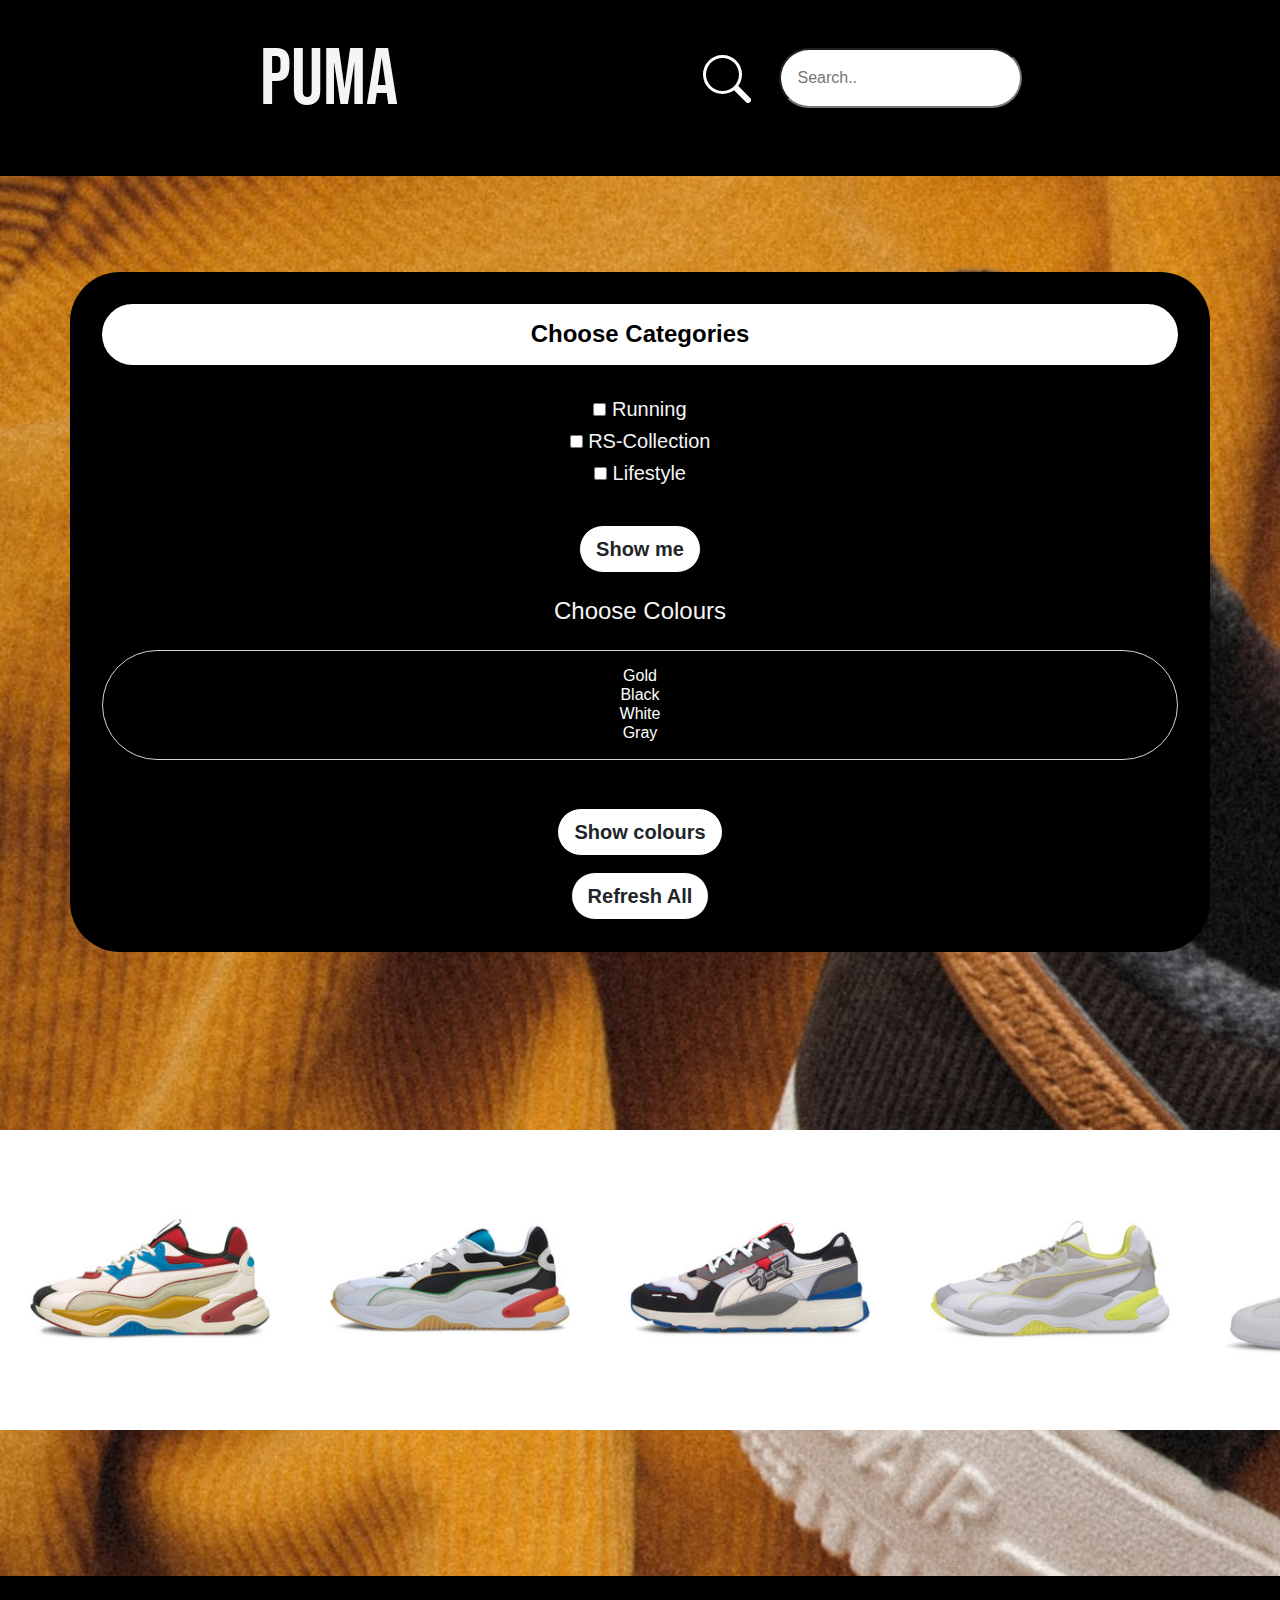
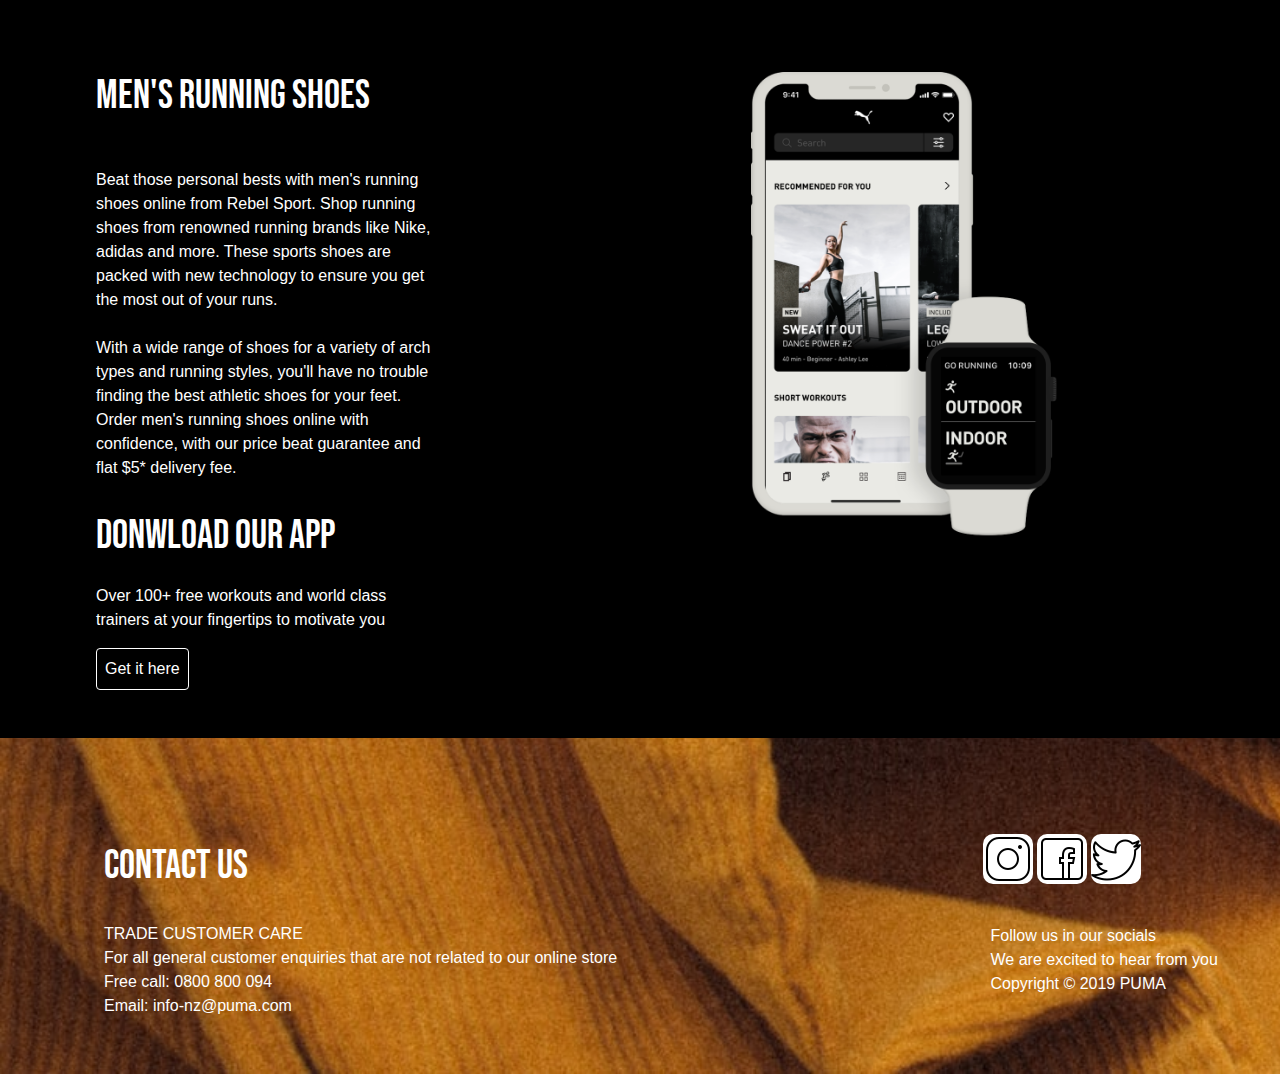
==== index.html @ 264c3c50 "first commit" ====
<!doctype html>
<html lang="en">
  <head>

    <link
      rel="stylesheet"
      href="https://cdnjs.cloudflare.com/ajax/libs/animate.css/4.1.1/animate.min.css"
    />
    <!-- Required meta tags -->
    <meta charset="utf-8">
    <meta name="viewport" content="width=device-width, initial-scale=1, shrink-to-fit=no">
    <link rel="stylesheet" href="https://unpkg.com/swiper/swiper-bundle.min.css">
    <link rel="stylesheet" href="css/style.css">
    <title></title>
  </head>
  <body>
    <main class="">

      <div class="bg-primary p-3 row clearfix">
        <div class="col-sm-12 col-lg-6 col-xl-6">
          <a href="index.html">
          <h1 class="pumaHeading text-light text-center">PUMA</h1>
          </a>
        </div>
          <div class="searchBar col-sm-12 col-lg-6 col-xl-6 ">
            <svg width="3em" height="3em" viewBox="0 0 16 16" class="ml-4 m-1 text-white bi bi-search" fill="currentColor" xmlns="http://www.w3.org/2000/svg">
              <path fill-rule="evenodd" d="M10.442 10.442a1 1 0 0 1 1.415 0l3.85 3.85a1 1 0 0 1-1.414 1.415l-3.85-3.85a1 1 0 0 1 0-1.415z"/>
              <path fill-rule="evenodd" d="M6.5 12a5.5 5.5 0 1 0 0-11 5.5 5.5 0 0 0 0 11zM13 6.5a6.5 6.5 0 1 1-13 0 6.5 6.5 0 0 1 13 0z"/>
            </svg>
             <input class="myInput m-2 p-2 rounded-pill" type="text" placeholder="Search.." name="search">

           </div>
      </div>


      <div class="row clearfix">

        <!-- Filter panel -->
        <div class="col-12 col-sm-12  col-lg-12">

        <!-- form input for filter - user's choice -->
        <form class="myForm my-5 text-center container bg-primary text-light p-3 h5" action="index.html" method="post">
          <h4 class="rounded-pill bg-secondary text-primary font-weight-bold p-2 mb-3 ">Choose Categories</h4>

          <input  id="running" type="checkbox" name="" value="checked">
          <label  for="running">Running</label> <br>

          <input class="" id="rsColl" type="checkbox" name="" value="checked">
          <label class="" for="rsColl">RS-Collection </label> <br>

          <input class="" id="lifeStyle" type="checkbox" name="" value="checked">
          <label class="" for="lifeStyle">Lifestyle</label> <br>


          <button id="showChoice" class="mt-3 rounded-pill btn btn-lg bg-white border border-primary h5 font-weight-bold" type="button" name="button">Show me</button>

          <!-- Colour filter -->
          <h4 class="text-light p-1 inputHeading">Choose Colours </h4>

          <select id="color" class="rounded-pill p-2 bg-primary text-center text-white form-control" name="" multiple>
            <option value="Gold">Gold</option>
            <option value="Black">Black</option>
            <option value="White">White</option>
            <option value="Gray">Gray</option>
          </select>

          <button id="showSelection" class="mt-4 rounded-pill btn btn-lg bg-white border border-primary my-2 h5 font-weight-bold" type="button" name="button">Show colours</button>

          <button id="refresh" class="mt-4 m-auto d-block rounded-pill btn btn-lg bg-white border border-primary my-2 h5 font-weight-bold" type="button" name="button">Refresh All</button>



        </form>


      </div><!--col-->

      <!-- Cards and modal column -->
      <div  class="container text-danger my-2 display-4">

      <!-- Result container -->
      <div id="result" class="row mx-auto clearfix ">
      </div>

       <!-- Modal -->
        <div class="modal fade" id="exampleModal" tabindex="-1" aria-labelledby="exampleModalLabel" aria-hidden="true">
          <div class="modal-dialog">
            <div class="modal-content">
              <div class="modal-header">
                <h5 class="modal-title text-primary" id="exampleModalLabel"></h5>
                <button type="button" class="close" data-dismiss="modal" aria-label="Close">
                  <span aria-hidden="true">&times;</span>
                </button>
              </div>
              <div id="imageShoe" class="modal-body">

              </div>
              <div id="showMorePhotos" class="modal-footer">
                <button type="button" class="btn btn-secondary" data-dismiss="modal">Close</button>

              </div>
            </div>
          </div>
        </div> <!--end of Modal-->



      </div> <!--col-->
    </div><!--row-->


    <div class="swiper-container">
      <div class="swiper-wrapper">
        <div class="swiper-slide" style="background-image:url(./images/collection-1.jpg)"></div>
        <div class="swiper-slide" style="background-image:url(./images/collection-2.jpg)"></div>
        <div class="swiper-slide" style="background-image:url(./images/collection-3.jpg)"></div>
        <div class="swiper-slide" style="background-image:url(./images/collection-4.jpg)"></div>
        <div class="swiper-slide" style="background-image:url(./images/lifeStyle-1.jpg)"></div>
        <div class="swiper-slide" style="background-image:url(./images/lifeStyle-2.jpg)"></div>
        <div class="swiper-slide" style="background-image:url(./images/lifeStyle-3.jpg)"></div>
        <div class="swiper-slide" style="background-image:url(./images/lifeStyle-4.jpg)"></div>
        <div class="swiper-slide" style="background-image:url(./images/running-1.jpg)"></div>
        <div class="swiper-slide" style="background-image:url(./images/running-2.jpg)"></div>
      </div>
      <!-- Add Pagination -->
      <div class="swiper-pagination"></div>
    </div>



    <div class="row clearfix my-5 bg-primary ">

      <div class="col-lg-6 col-col-xl-6 col-sm-12 row-two">
        <h1 class="pt-5 pl-5 text-white">MEN'S RUNNING SHOES</h1>
        <p class="myPara pt-3 pl-5 text-white">Beat those personal bests with men's running shoes online from Rebel Sport. Shop running shoes from renowned running brands like Nike, adidas and more. These sports shoes are packed with new technology to ensure you get the most out of your runs.
          <br><br>
          With a wide range of shoes for a variety of arch types and running styles, you'll have no trouble finding the best athletic shoes for your feet. Order men's running shoes online with confidence, with our price beat guarantee and flat $5* delivery fee.</p>

        <h1 class="pt-2 pl-5 text-white">Donwload our app</h1>
        <p class="myPara pt-1 pl-5 text-white">Over 100+ free workouts and world class trainers at your fingertips to motivate you</p>
        <a target="_blank" href="https://apps.apple.com/us/app/pumatrac-training-running/id698298978">
          <button type="button" class="p-1 ml-5 mb-4 btn btn-outline-secondary">Get it here</button>
        </a>
      </div>


      <div class="col-lg-6 col-col-xl-6 col-sm-12 row-one">
        <img class="rounded m-5 ml-5 phonePuma" src="images/phone-watch.eace0861.png" alt="">
      </div>
    </div>


    <div class="text-white my-3 row clearfix">
        <div class="col-9 col-lg-9 col-sm-9">
          <h1 class="p-1 ml-5 text-left">CONTACT US</h1>
          <p class="p-1 ml-5">
            TRADE CUSTOMER CARE
            <br>
            For all general customer enquiries that are not related to our online store
            <br>
            Free call: 0800 800 094
            <br>
            Email: info-nz@puma.com
          </p>
      </div>

      <div class="col-12 col-lg-3 col-sm-12 col-md-12">


        <a href="https://www.instagram.com/puma/?hl=es" target="_blank">
          <img class="myinsta mySocials" src="images/insta.png" alt="">
        </a>
        <a href="https://es-la.facebook.com/PUMA/" target="_blank">
          <img class="mySocials" src="images/face.png" alt="">
        </a>
        <a href="https://twitter.com/puma?lang=es" target="_blank">
          <img class="mySocials" src="images/twitter.png" alt="">
        </a>

        <p class="footer-text mt-3 p-1">
          Follow us in our socials
          <br>
          We are excited to hear from you
          <br>
          Copyright © 2019 PUMA
        </p>
    </div>







    </main>
    <!-- Optional JavaScript; choose one of the two! -->

    <!-- Option 1: jQuery and Bootstrap Bundle (includes Popper) -->
    <!-- <script
    src="https://code.jquery.com/jquery-3.5.1.min.js"
    integrity="sha256-9/aliU8dGd2tb6OSsuzixeV4y/faTqgFtohetphbbj0="
    crossorigin="anonymous"></script>
    <script src="https://cdn.jsdelivr.net/npm/bootstrap@4.5.3/dist/js/bootstrap.bundle.min.js" integrity="sha384-ho+j7jyWK8fNQe+A12Hb8AhRq26LrZ/JpcUGGOn+Y7RsweNrtN/tE3MoK7ZeZDyx" crossorigin="anonymous"></script>

    <script src="https://cdn.jsdelivr.net/npm/sweetalert2@10"></script>
    <script src="https://unpkg.com/swiper/swiper-bundle.min.js"></script> -->

    <!-- Option 2: jQuery, Popper.js, and Bootstrap JS -->
    <!-- <script src="https://code.jquery.com/jquery-3.5.1.slim.min.js" integrity="sha384-DfXdz2htPH0lsSSs5nCTpuj/zy4C+OGpamoFVy38MVBnE+IbbVYUew+OrCXaRkfj" crossorigin="anonymous"></script>
    <script src="https://cdn.jsdelivr.net/npm/popper.js@1.16.1/dist/umd/popper.min.js" integrity="sha384-9/reFTGAW83EW2RDu2S0VKaIzap3H66lZH81PoYlFhbGU+6BZp6G7niu735Sk7lN" crossorigin="anonymous"></script>
    <script src="https://cdn.jsdelivr.net/npm/bootstrap@4.5.3/dist/js/bootstrap.min.js" integrity="sha384-w1Q4orYjBQndcko6MimVbzY0tgp4pWB4lZ7lr30WKz0vr/aWKhXdBNmNb5D92v7s" crossorigin="anonymous"></script> -->


    <script src="https://code.jquery.com/jquery-3.5.1.slim.min.js" integrity="sha384-DfXdz2htPH0lsSSs5nCTpuj/zy4C+OGpamoFVy38MVBnE+IbbVYUew+OrCXaRkfj" crossorigin="anonymous"></script>
     <script src="https://cdn.jsdelivr.net/npm/popper.js@1.16.1/dist/umd/popper.min.js" integrity="sha384-9/reFTGAW83EW2RDu2S0VKaIzap3H66lZH81PoYlFhbGU+6BZp6G7niu735Sk7lN" crossorigin="anonymous"></script>
     <script src="https://cdn.jsdelivr.net/npm/bootstrap@4.5.3/dist/js/bootstrap.min.js" integrity="sha384-w1Q4orYjBQndcko6MimVbzY0tgp4pWB4lZ7lr30WKz0vr/aWKhXdBNmNb5D92v7s" crossorigin="anonymous"></script>
     <script src="https://unpkg.com/swiper/swiper-bundle.min.js"></script>
    <script src="js/script.js">

    </script>
  </body>
</html>
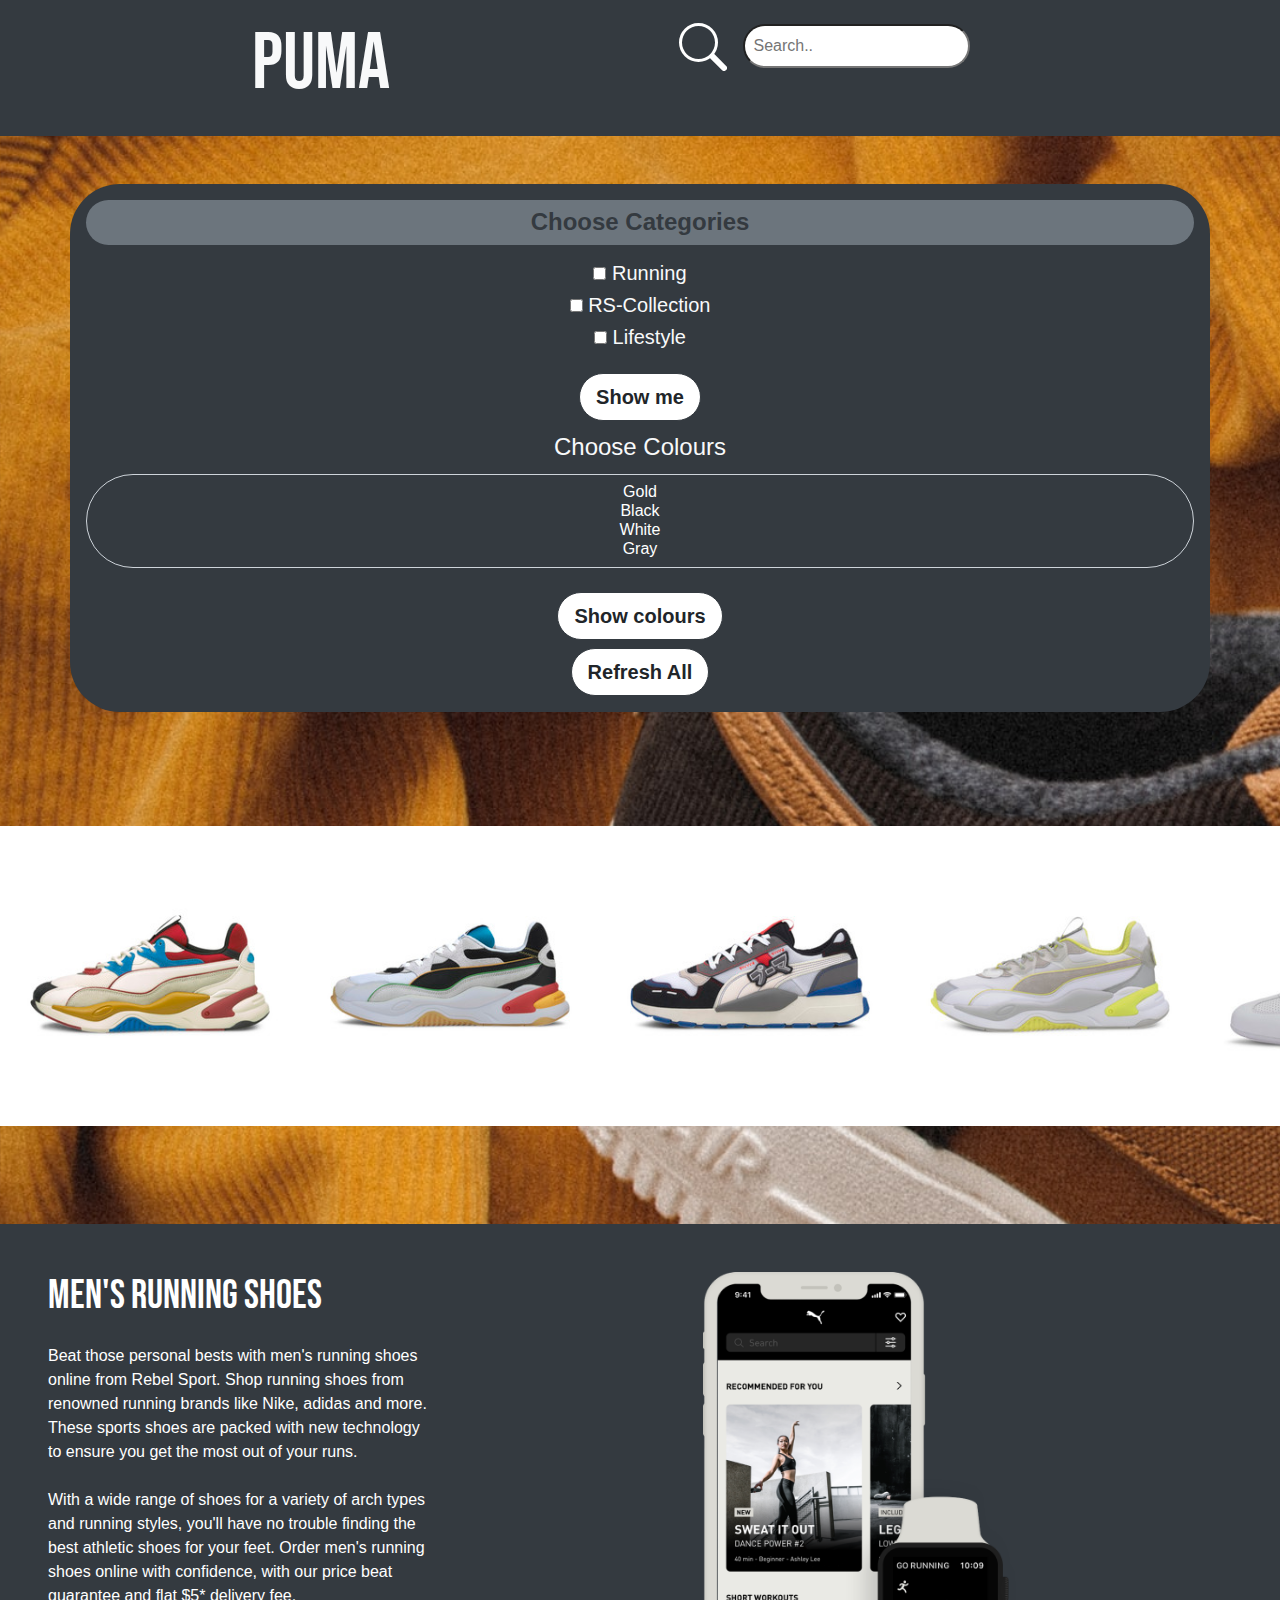
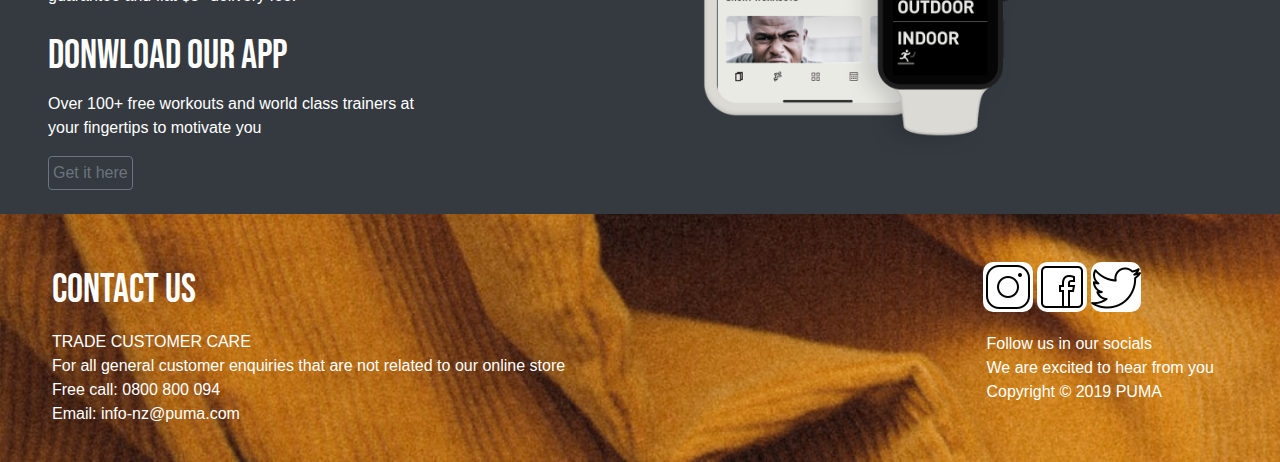
==== commit 6eb13257: "host" ====
--- a/index.html
+++ b/index.html
@@ -11,12 +11,14 @@
     <meta name="viewport" content="width=device-width, initial-scale=1, shrink-to-fit=no">
     <link rel="stylesheet" href="https://unpkg.com/swiper/swiper-bundle.min.css">
     <link rel="stylesheet" href="css/style.css">
+    <!-- bootstrap -->
+    <link rel="stylesheet" href="bootstrap-4.5.2-dist/css/bootstrap.min.css">
     <title></title>
   </head>
   <body>
     <main class="">
 
-      <div class="bg-primary p-3 row clearfix">
+      <div class="bg-dark p-3 row clearfix">
         <div class="col-sm-12 col-lg-6 col-xl-6">
           <a href="index.html">
           <h1 class="pumaHeading text-light text-center">PUMA</h1>
@@ -39,8 +41,8 @@
         <div class="col-12 col-sm-12  col-lg-12">
 
         <!-- form input for filter - user's choice -->
-        <form class="myForm my-5 text-center container bg-primary text-light p-3 h5" action="index.html" method="post">
-          <h4 class="rounded-pill bg-secondary text-primary font-weight-bold p-2 mb-3 ">Choose Categories</h4>
+        <form class="myForm my-5 text-center container bg-dark text-light p-3 h5" action="index.html" method="post">
+          <h4 class="rounded-pill bg-secondary text-dark font-weight-bold p-2 mb-3 ">Choose Categories</h4>
 
           <input  id="running" type="checkbox" name="" value="checked">
           <label  for="running">Running</label> <br>
@@ -52,21 +54,21 @@
           <label class="" for="lifeStyle">Lifestyle</label> <br>
 
 
-          <button id="showChoice" class="mt-3 rounded-pill btn btn-lg bg-white border border-primary h5 font-weight-bold" type="button" name="button">Show me</button>
+          <button id="showChoice" class="mt-3 rounded-pill btn btn-lg bg-white border border-dark h5 font-weight-bold" type="button" name="button">Show me</button>
 
           <!-- Colour filter -->
           <h4 class="text-light p-1 inputHeading">Choose Colours </h4>
 
-          <select id="color" class="rounded-pill p-2 bg-primary text-center text-white form-control" name="" multiple>
+          <select id="color" class="rounded-pill p-2 bg-dark text-center text-white form-control" name="" multiple>
             <option value="Gold">Gold</option>
             <option value="Black">Black</option>
             <option value="White">White</option>
             <option value="Gray">Gray</option>
           </select>
 
-          <button id="showSelection" class="mt-4 rounded-pill btn btn-lg bg-white border border-primary my-2 h5 font-weight-bold" type="button" name="button">Show colours</button>
-
-          <button id="refresh" class="mt-4 m-auto d-block rounded-pill btn btn-lg bg-white border border-primary my-2 h5 font-weight-bold" type="button" name="button">Refresh All</button>
+          <button id="showSelection" class="mt-4 rounded-pill btn btn-lg bg-white border border-dark my-2 h5 font-weight-bold" type="button" name="button">Show colours</button>
+
+          <button id="refresh" class="mt-4 m-auto d-block rounded-pill btn btn-lg bg-white border border-dark my-2 h5 font-weight-bold" type="button" name="button">Refresh All</button>
 
 
 
@@ -87,7 +89,7 @@
           <div class="modal-dialog">
             <div class="modal-content">
               <div class="modal-header">
-                <h5 class="modal-title text-primary" id="exampleModalLabel"></h5>
+                <h5 class="modal-title text-dark" id="exampleModalLabel"></h5>
                 <button type="button" class="close" data-dismiss="modal" aria-label="Close">
                   <span aria-hidden="true">&times;</span>
                 </button>
@@ -128,7 +130,7 @@
 
 
 
-    <div class="row clearfix my-5 bg-primary ">
+    <div class="row clearfix my-5 bg-dark ">
 
       <div class="col-lg-6 col-col-xl-6 col-sm-12 row-two">
         <h1 class="pt-5 pl-5 text-white">MEN'S RUNNING SHOES</h1>
@@ -193,28 +195,19 @@
 
 
     </main>
-    <!-- Optional JavaScript; choose one of the two! -->
-
-    <!-- Option 1: jQuery and Bootstrap Bundle (includes Popper) -->
-    <!-- <script
-    src="https://code.jquery.com/jquery-3.5.1.min.js"
-    integrity="sha256-9/aliU8dGd2tb6OSsuzixeV4y/faTqgFtohetphbbj0="
-    crossorigin="anonymous"></script>
-    <script src="https://cdn.jsdelivr.net/npm/bootstrap@4.5.3/dist/js/bootstrap.bundle.min.js" integrity="sha384-ho+j7jyWK8fNQe+A12Hb8AhRq26LrZ/JpcUGGOn+Y7RsweNrtN/tE3MoK7ZeZDyx" crossorigin="anonymous"></script>
-
-    <script src="https://cdn.jsdelivr.net/npm/sweetalert2@10"></script>
-    <script src="https://unpkg.com/swiper/swiper-bundle.min.js"></script> -->
-
-    <!-- Option 2: jQuery, Popper.js, and Bootstrap JS -->
-    <!-- <script src="https://code.jquery.com/jquery-3.5.1.slim.min.js" integrity="sha384-DfXdz2htPH0lsSSs5nCTpuj/zy4C+OGpamoFVy38MVBnE+IbbVYUew+OrCXaRkfj" crossorigin="anonymous"></script>
-    <script src="https://cdn.jsdelivr.net/npm/popper.js@1.16.1/dist/umd/popper.min.js" integrity="sha384-9/reFTGAW83EW2RDu2S0VKaIzap3H66lZH81PoYlFhbGU+6BZp6G7niu735Sk7lN" crossorigin="anonymous"></script>
-    <script src="https://cdn.jsdelivr.net/npm/bootstrap@4.5.3/dist/js/bootstrap.min.js" integrity="sha384-w1Q4orYjBQndcko6MimVbzY0tgp4pWB4lZ7lr30WKz0vr/aWKhXdBNmNb5D92v7s" crossorigin="anonymous"></script> -->
 
 
     <script src="https://code.jquery.com/jquery-3.5.1.slim.min.js" integrity="sha384-DfXdz2htPH0lsSSs5nCTpuj/zy4C+OGpamoFVy38MVBnE+IbbVYUew+OrCXaRkfj" crossorigin="anonymous"></script>
      <script src="https://cdn.jsdelivr.net/npm/popper.js@1.16.1/dist/umd/popper.min.js" integrity="sha384-9/reFTGAW83EW2RDu2S0VKaIzap3H66lZH81PoYlFhbGU+6BZp6G7niu735Sk7lN" crossorigin="anonymous"></script>
-     <script src="https://cdn.jsdelivr.net/npm/bootstrap@4.5.3/dist/js/bootstrap.min.js" integrity="sha384-w1Q4orYjBQndcko6MimVbzY0tgp4pWB4lZ7lr30WKz0vr/aWKhXdBNmNb5D92v7s" crossorigin="anonymous"></script>
+     <!-- <script src="https://cdn.jsdelivr.net/npm/bootstrap@4.5.3/dist/js/bootstrap.min.js" integrity="sha384-w1Q4orYjBQndcko6MimVbzY0tgp4pWB4lZ7lr30WKz0vr/aWKhXdBNmNb5D92v7s" crossorigin="anonymous"></script> -->
      <script src="https://unpkg.com/swiper/swiper-bundle.min.js"></script>
+
+     <!-- bootstrap -->
+   <script src="bootstrap-4.5.2-dist/js/bootstrap.min.js">
+
+   </script>
+
+
     <script src="js/script.js">
 
     </script>
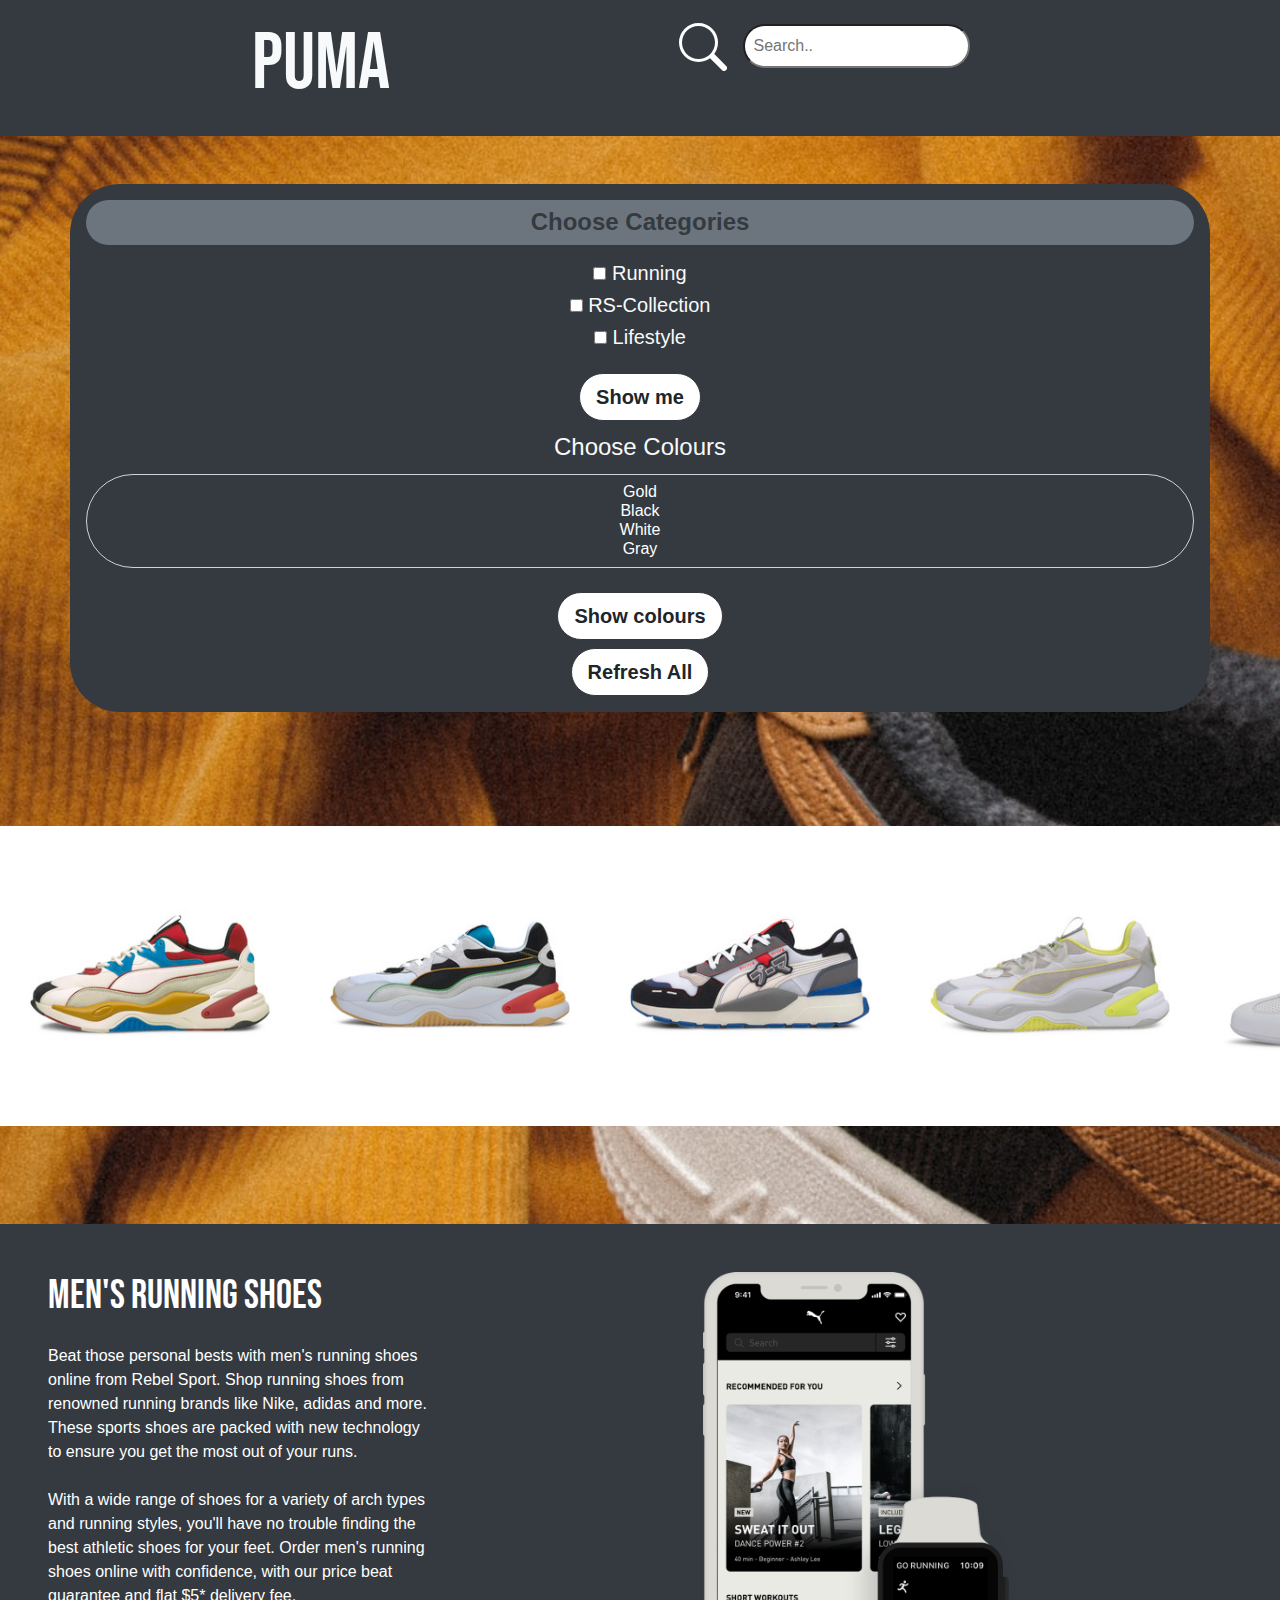
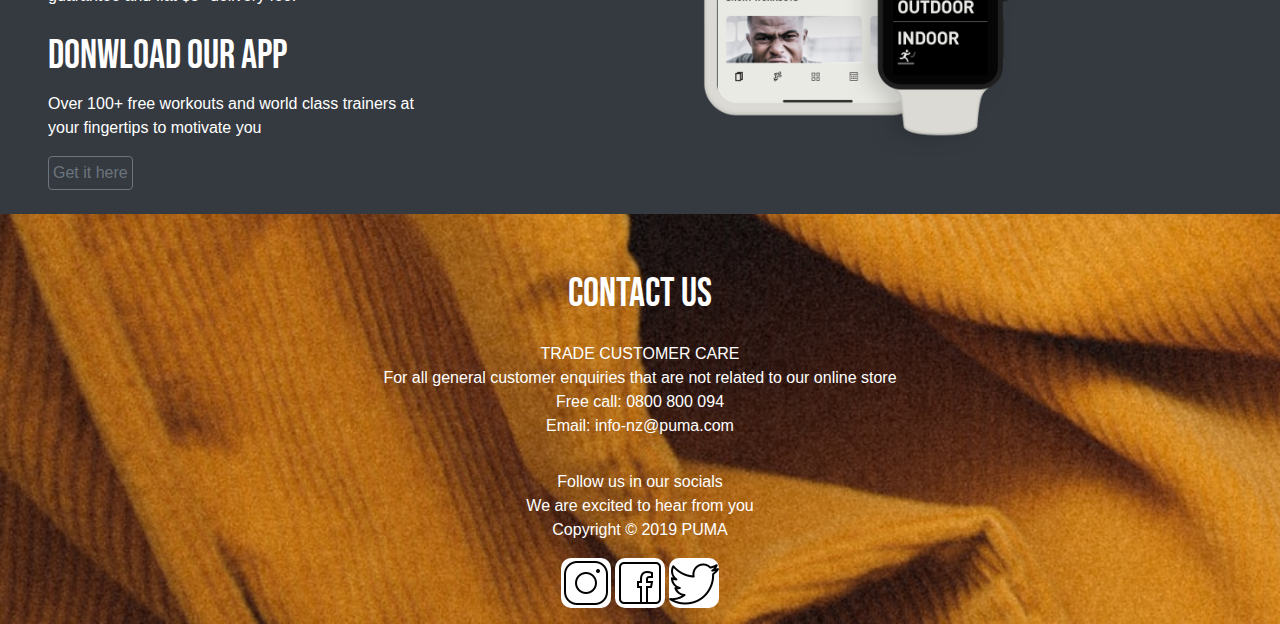
==== commit 2d4aae6f: "changes" ====
--- a/index.html
+++ b/index.html
@@ -152,10 +152,11 @@
     </div>
 
 
-    <div class="text-white my-3 row clearfix">
-        <div class="col-9 col-lg-9 col-sm-9">
-          <h1 class="p-1 ml-5 text-left">CONTACT US</h1>
-          <p class="p-1 ml-5">
+    <div class="text-white text-center my-3">
+
+        <div class="footer-one">
+          <h1 class="p-2 text-center">CONTACT US</h1>
+          <p class="p-2">
             TRADE CUSTOMER CARE
             <br>
             For all general customer enquiries that are not related to our online store
@@ -164,11 +165,17 @@
             <br>
             Email: info-nz@puma.com
           </p>
-      </div>
-
-      <div class="col-12 col-lg-3 col-sm-12 col-md-12">
-
-
+
+          <p class="pt-2">
+            Follow us in our socials
+            <br>
+            We are excited to hear from you
+            <br>
+            Copyright © 2019 PUMA
+          </p>
+      </div>
+
+      <div class="footer-two m-auto d-block">
         <a href="https://www.instagram.com/puma/?hl=es" target="_blank">
           <img class="myinsta mySocials" src="images/insta.png" alt="">
         </a>
@@ -179,17 +186,10 @@
           <img class="mySocials" src="images/twitter.png" alt="">
         </a>
 
-        <p class="footer-text mt-3 p-1">
-          Follow us in our socials
-          <br>
-          We are excited to hear from you
-          <br>
-          Copyright © 2019 PUMA
-        </p>
+        
+     </div> 
+
     </div>
-
-
-
 
 
 
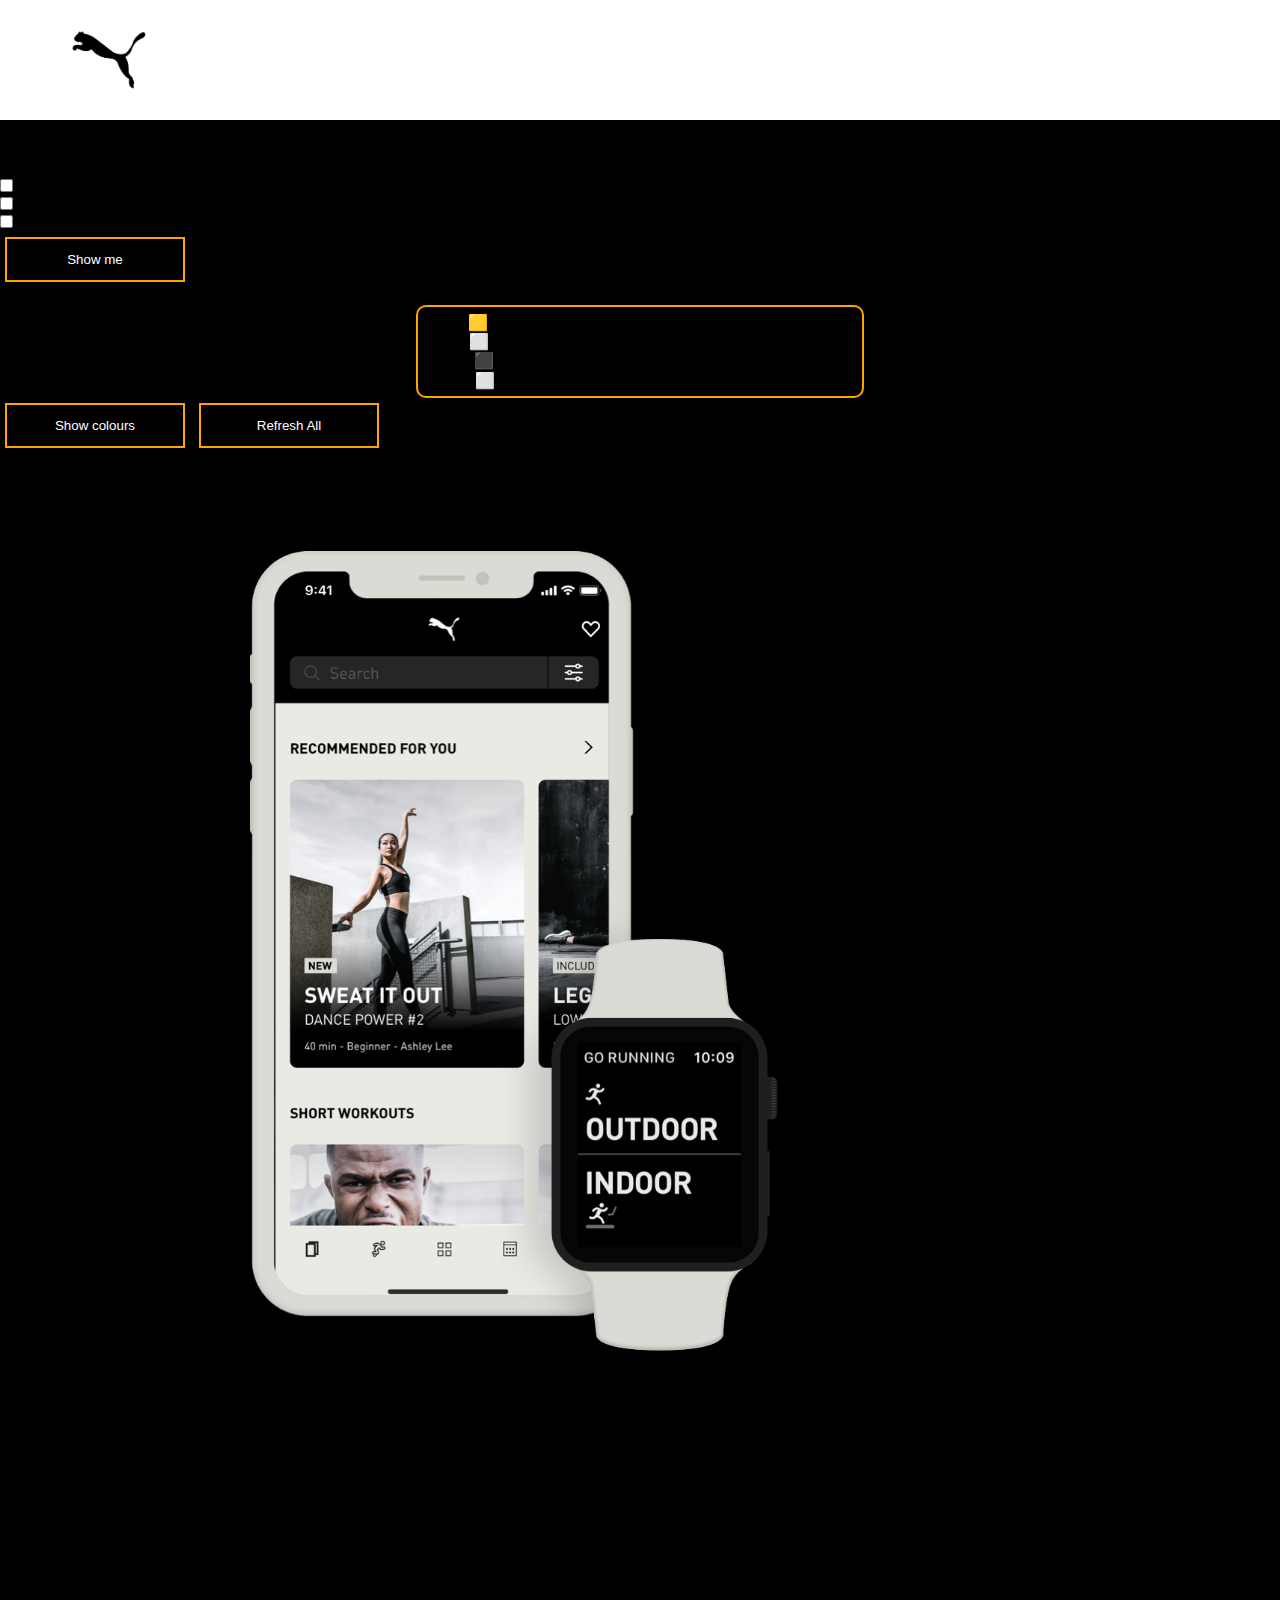
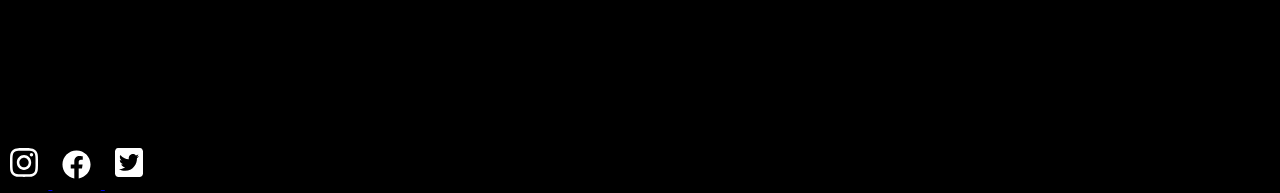
==== commit af4cd7d4: "puma update" ====
--- a/index.html
+++ b/index.html
@@ -1,159 +1,95 @@
 <!doctype html>
 <html lang="en">
   <head>
-
-    <link
-      rel="stylesheet"
-      href="https://cdnjs.cloudflare.com/ajax/libs/animate.css/4.1.1/animate.min.css"
-    />
-    <!-- Required meta tags -->
+    <link rel="stylesheet" href="https://cdnjs.cloudflare.com/ajax/libs/animate.css/4.1.1/animate.min.css"/>
     <meta charset="utf-8">
     <meta name="viewport" content="width=device-width, initial-scale=1, shrink-to-fit=no">
     <link rel="stylesheet" href="https://unpkg.com/swiper/swiper-bundle.min.css">
+    <link href="https://cdn.jsdelivr.net/npm/bootstrap@5.3.0-alpha3/dist/css/bootstrap.min.css" rel="stylesheet" integrity="sha384-KK94CHFLLe+nY2dmCWGMq91rCGa5gtU4mk92HdvYe+M/SXH301p5ILy+dN9+nJOZ" crossorigin="anonymous">
     <link rel="stylesheet" href="css/style.css">
-    <!-- bootstrap -->
-    <link rel="stylesheet" href="bootstrap-4.5.2-dist/css/bootstrap.min.css">
-    <title></title>
+    <title>PUMA COLLECTIONS</title>
   </head>
   <body>
-    <main class="">
+      <nav class="nav">
+        <li>
+          <a href="index.html">
+            <div class="logo-puma">
+            
+            </div>
+          </a>
+        </li>
+        <li class="caption">
+          <a href="">MAX EFFORT</a>
+        </li>
+      </nav>
+      <div class="row">
+        <!-- Filter panel -->
+        <div class="col-12 col-sm-12 col-md-4 col-lg-4 cl-xl-4">
+        <!-- form input for filter - user's choice -->
+          <form class="my-5 text-center container text-light p-3 h5" action="index.html" method="post">
+            <h4 class="text-white text-uppercase font-weight-bold p-2 mb-3 ">Choose Categories</h4>
 
-      <div class="bg-dark p-3 row clearfix">
-        <div class="col-sm-12 col-lg-6 col-xl-6">
-          <a href="index.html">
-          <h1 class="pumaHeading text-light text-center">PUMA</h1>
-          </a>
+            <input  id="running" type="checkbox" name="" value="checked">
+            <label  for="running">Running</label> <br>
+
+            <input class="" id="rsColl" type="checkbox" name="" value="checked">
+            <label class="" for="rsColl">RS-Collection </label> <br>
+
+            <input class="" id="lifeStyle" type="checkbox" name="" value="checked">
+            <label class="" for="lifeStyle">Lifestyle</label> <br>
+            <button id="showChoice" class="mt-4 rounded-pill mb-4 my-btns font-weight-bold" type="button" name="button">Show me</button>
+            <!-- Colour filter -->
+            <h4 class="text-light p-1 inputHeading">Choose Colours </h4>
+            <select id="color" class="my-4 p-2 text-center text-white form-size" name="" multiple>
+              <option value="Gold">Gold 🟨</option>
+              <option value="Gray">Gray ⬜</option>
+              <option value="Black">Black ⬛</option>
+              <option value="White">White ⬜</option>
+            </select>
+            <button id="showSelection" class="mt-4 rounded-pill my-btns my-2 font-weight-bold" type="button" name="button">Show colours</button>
+            <button id="refresh" class="mt-4 m-auto d-block rounded-pill my-btns my-2 font-weight-bold" type="button" name="button">Refresh All</button>
+          </form>
         </div>
-          <div class="searchBar col-sm-12 col-lg-6 col-xl-6 ">
-            <svg width="3em" height="3em" viewBox="0 0 16 16" class="ml-4 m-1 text-white bi bi-search" fill="currentColor" xmlns="http://www.w3.org/2000/svg">
-              <path fill-rule="evenodd" d="M10.442 10.442a1 1 0 0 1 1.415 0l3.85 3.85a1 1 0 0 1-1.414 1.415l-3.85-3.85a1 1 0 0 1 0-1.415z"/>
-              <path fill-rule="evenodd" d="M6.5 12a5.5 5.5 0 1 0 0-11 5.5 5.5 0 0 0 0 11zM13 6.5a6.5 6.5 0 1 1-13 0 6.5 6.5 0 0 1 13 0z"/>
-            </svg>
-             <input class="myInput m-2 p-2 rounded-pill" type="text" placeholder="Search.." name="search">
-
-           </div>
-      </div>
-
-
-      <div class="row clearfix">
-
-        <!-- Filter panel -->
-        <div class="col-12 col-sm-12  col-lg-12">
-
-        <!-- form input for filter - user's choice -->
-        <form class="myForm my-5 text-center container bg-dark text-light p-3 h5" action="index.html" method="post">
-          <h4 class="rounded-pill bg-secondary text-dark font-weight-bold p-2 mb-3 ">Choose Categories</h4>
-
-          <input  id="running" type="checkbox" name="" value="checked">
-          <label  for="running">Running</label> <br>
-
-          <input class="" id="rsColl" type="checkbox" name="" value="checked">
-          <label class="" for="rsColl">RS-Collection </label> <br>
-
-          <input class="" id="lifeStyle" type="checkbox" name="" value="checked">
-          <label class="" for="lifeStyle">Lifestyle</label> <br>
-
-
-          <button id="showChoice" class="mt-3 rounded-pill btn btn-lg bg-white border border-dark h5 font-weight-bold" type="button" name="button">Show me</button>
-
-          <!-- Colour filter -->
-          <h4 class="text-light p-1 inputHeading">Choose Colours </h4>
-
-          <select id="color" class="rounded-pill p-2 bg-dark text-center text-white form-control" name="" multiple>
-            <option value="Gold">Gold</option>
-            <option value="Black">Black</option>
-            <option value="White">White</option>
-            <option value="Gray">Gray</option>
-          </select>
-
-          <button id="showSelection" class="mt-4 rounded-pill btn btn-lg bg-white border border-dark my-2 h5 font-weight-bold" type="button" name="button">Show colours</button>
-
-          <button id="refresh" class="mt-4 m-auto d-block rounded-pill btn btn-lg bg-white border border-dark my-2 h5 font-weight-bold" type="button" name="button">Refresh All</button>
-
-
-
-        </form>
-
-
-      </div><!--col-->
-
       <!-- Cards and modal column -->
-      <div  class="container text-danger my-2 display-4">
-
+      <div class="col-12 col-sm-12 col-md-8 col-lg-8 cl-xl-8 text-danger my-5 start">
       <!-- Result container -->
-      <div id="result" class="row mx-auto clearfix ">
-      </div>
-
+      <div id="result" class="row mx-auto"></div>
        <!-- Modal -->
         <div class="modal fade" id="exampleModal" tabindex="-1" aria-labelledby="exampleModalLabel" aria-hidden="true">
           <div class="modal-dialog">
             <div class="modal-content">
               <div class="modal-header">
                 <h5 class="modal-title text-dark" id="exampleModalLabel"></h5>
-                <button type="button" class="close" data-dismiss="modal" aria-label="Close">
+                <!-- <button type="button" class="close" data-dismiss="modal" aria-label="Close">
                   <span aria-hidden="true">&times;</span>
-                </button>
+                </button> -->
               </div>
               <div id="imageShoe" class="modal-body">
-
               </div>
               <div id="showMorePhotos" class="modal-footer">
                 <button type="button" class="btn btn-secondary" data-dismiss="modal">Close</button>
-
               </div>
             </div>
           </div>
         </div> <!--end of Modal-->
-
-
-
       </div> <!--col-->
     </div><!--row-->
-
-
-    <div class="swiper-container">
-      <div class="swiper-wrapper">
-        <div class="swiper-slide" style="background-image:url(./images/collection-1.jpg)"></div>
-        <div class="swiper-slide" style="background-image:url(./images/collection-2.jpg)"></div>
-        <div class="swiper-slide" style="background-image:url(./images/collection-3.jpg)"></div>
-        <div class="swiper-slide" style="background-image:url(./images/collection-4.jpg)"></div>
-        <div class="swiper-slide" style="background-image:url(./images/lifeStyle-1.jpg)"></div>
-        <div class="swiper-slide" style="background-image:url(./images/lifeStyle-2.jpg)"></div>
-        <div class="swiper-slide" style="background-image:url(./images/lifeStyle-3.jpg)"></div>
-        <div class="swiper-slide" style="background-image:url(./images/lifeStyle-4.jpg)"></div>
-        <div class="swiper-slide" style="background-image:url(./images/running-1.jpg)"></div>
-        <div class="swiper-slide" style="background-image:url(./images/running-2.jpg)"></div>
+    <div class="row my-5 bg-dark ">
+      <div class="col-12 col-sm-12 col-md-6 col-lg-5 col-xl-5">
+        <img class="phonePuma" src="images/phone-watch.eace0861.png" alt="">
       </div>
-      <!-- Add Pagination -->
-      <div class="swiper-pagination"></div>
-    </div>
-
-
-
-    <div class="row clearfix my-5 bg-dark ">
-
-      <div class="col-lg-6 col-col-xl-6 col-sm-12 row-two">
-        <h1 class="pt-5 pl-5 text-white">MEN'S RUNNING SHOES</h1>
-        <p class="myPara pt-3 pl-5 text-white">Beat those personal bests with men's running shoes online from Rebel Sport. Shop running shoes from renowned running brands like Nike, adidas and more. These sports shoes are packed with new technology to ensure you get the most out of your runs.
+      <div class="app-info col-12 col-sm-12 col-md-6 col-lg-7 col-xl-7 p-5">
+        <h1 class="pt-4 text-white">RUNNING SHOES MEN</h1>
+        <p class="myPara pt-3 text-white">Beat those personal bests with men's running shoes online from Rebel Sport. 
+          <br>
+          Shop running shoes from renowned running brands like Nike, adidas and more. 
+          <br>
+          These sports shoes are packed with new technology to ensure you get the most out of your runs.
           <br><br>
           With a wide range of shoes for a variety of arch types and running styles, you'll have no trouble finding the best athletic shoes for your feet. Order men's running shoes online with confidence, with our price beat guarantee and flat $5* delivery fee.</p>
-
-        <h1 class="pt-2 pl-5 text-white">Donwload our app</h1>
-        <p class="myPara pt-1 pl-5 text-white">Over 100+ free workouts and world class trainers at your fingertips to motivate you</p>
-        <a target="_blank" href="https://apps.apple.com/us/app/pumatrac-training-running/id698298978">
-          <button type="button" class="p-1 ml-5 mb-4 btn btn-outline-secondary">Get it here</button>
-        </a>
-      </div>
-
-
-      <div class="col-lg-6 col-col-xl-6 col-sm-12 row-one">
-        <img class="rounded m-5 ml-5 phonePuma" src="images/phone-watch.eace0861.png" alt="">
       </div>
     </div>
-
-
     <div class="text-white text-center my-3">
-
         <div class="footer-one">
           <h1 class="p-2 text-center">CONTACT US</h1>
           <p class="p-2">
@@ -169,47 +105,25 @@
           <p class="pt-2">
             Follow us in our socials
             <br>
-            We are excited to hear from you
-            <br>
-            Copyright © 2019 PUMA
+            We are excited to hear from you  
           </p>
       </div>
-
       <div class="footer-two m-auto d-block">
         <a href="https://www.instagram.com/puma/?hl=es" target="_blank">
-          <img class="myinsta mySocials" src="images/insta.png" alt="">
+          <img class="myinsta mySocials" src="images/instagram-brands.svg" alt="">
         </a>
         <a href="https://es-la.facebook.com/PUMA/" target="_blank">
-          <img class="mySocials" src="images/face.png" alt="">
+          <img class="mySocials" src="images/facebook-brands.svg" alt="">
         </a>
         <a href="https://twitter.com/puma?lang=es" target="_blank">
-          <img class="mySocials" src="images/twitter.png" alt="">
-        </a>
-
-        
-     </div> 
-
+          <img class="mySocials" src="images/twitter-square-brands.svg" alt="">
+        </a>        
+      </div> 
     </div>
-
-
-
-
-    </main>
-
-
-    <script src="https://code.jquery.com/jquery-3.5.1.slim.min.js" integrity="sha384-DfXdz2htPH0lsSSs5nCTpuj/zy4C+OGpamoFVy38MVBnE+IbbVYUew+OrCXaRkfj" crossorigin="anonymous"></script>
+     <script src="https://code.jquery.com/jquery-3.5.1.slim.min.js" integrity="sha384-DfXdz2htPH0lsSSs5nCTpuj/zy4C+OGpamoFVy38MVBnE+IbbVYUew+OrCXaRkfj" crossorigin="anonymous"></script>
      <script src="https://cdn.jsdelivr.net/npm/popper.js@1.16.1/dist/umd/popper.min.js" integrity="sha384-9/reFTGAW83EW2RDu2S0VKaIzap3H66lZH81PoYlFhbGU+6BZp6G7niu735Sk7lN" crossorigin="anonymous"></script>
-     <!-- <script src="https://cdn.jsdelivr.net/npm/bootstrap@4.5.3/dist/js/bootstrap.min.js" integrity="sha384-w1Q4orYjBQndcko6MimVbzY0tgp4pWB4lZ7lr30WKz0vr/aWKhXdBNmNb5D92v7s" crossorigin="anonymous"></script> -->
-     <script src="https://unpkg.com/swiper/swiper-bundle.min.js"></script>
-
-     <!-- bootstrap -->
-   <script src="bootstrap-4.5.2-dist/js/bootstrap.min.js">
-
-   </script>
-
-
-    <script src="js/script.js">
-
-    </script>
+     <script src="https://cdn.jsdelivr.net/npm/bootstrap@4.5.3/dist/js/bootstrap.min.js" integrity="sha384-w1Q4orYjBQndcko6MimVbzY0tgp4pWB4lZ7lr30WKz0vr/aWKhXdBNmNb5D92v7s" crossorigin="anonymous"></script>
+     <script src="https://unpkg.com/swiper/swiper-bundle.min.js"></script>   
+     <script src="js/script.js"></script>
   </body>
 </html>
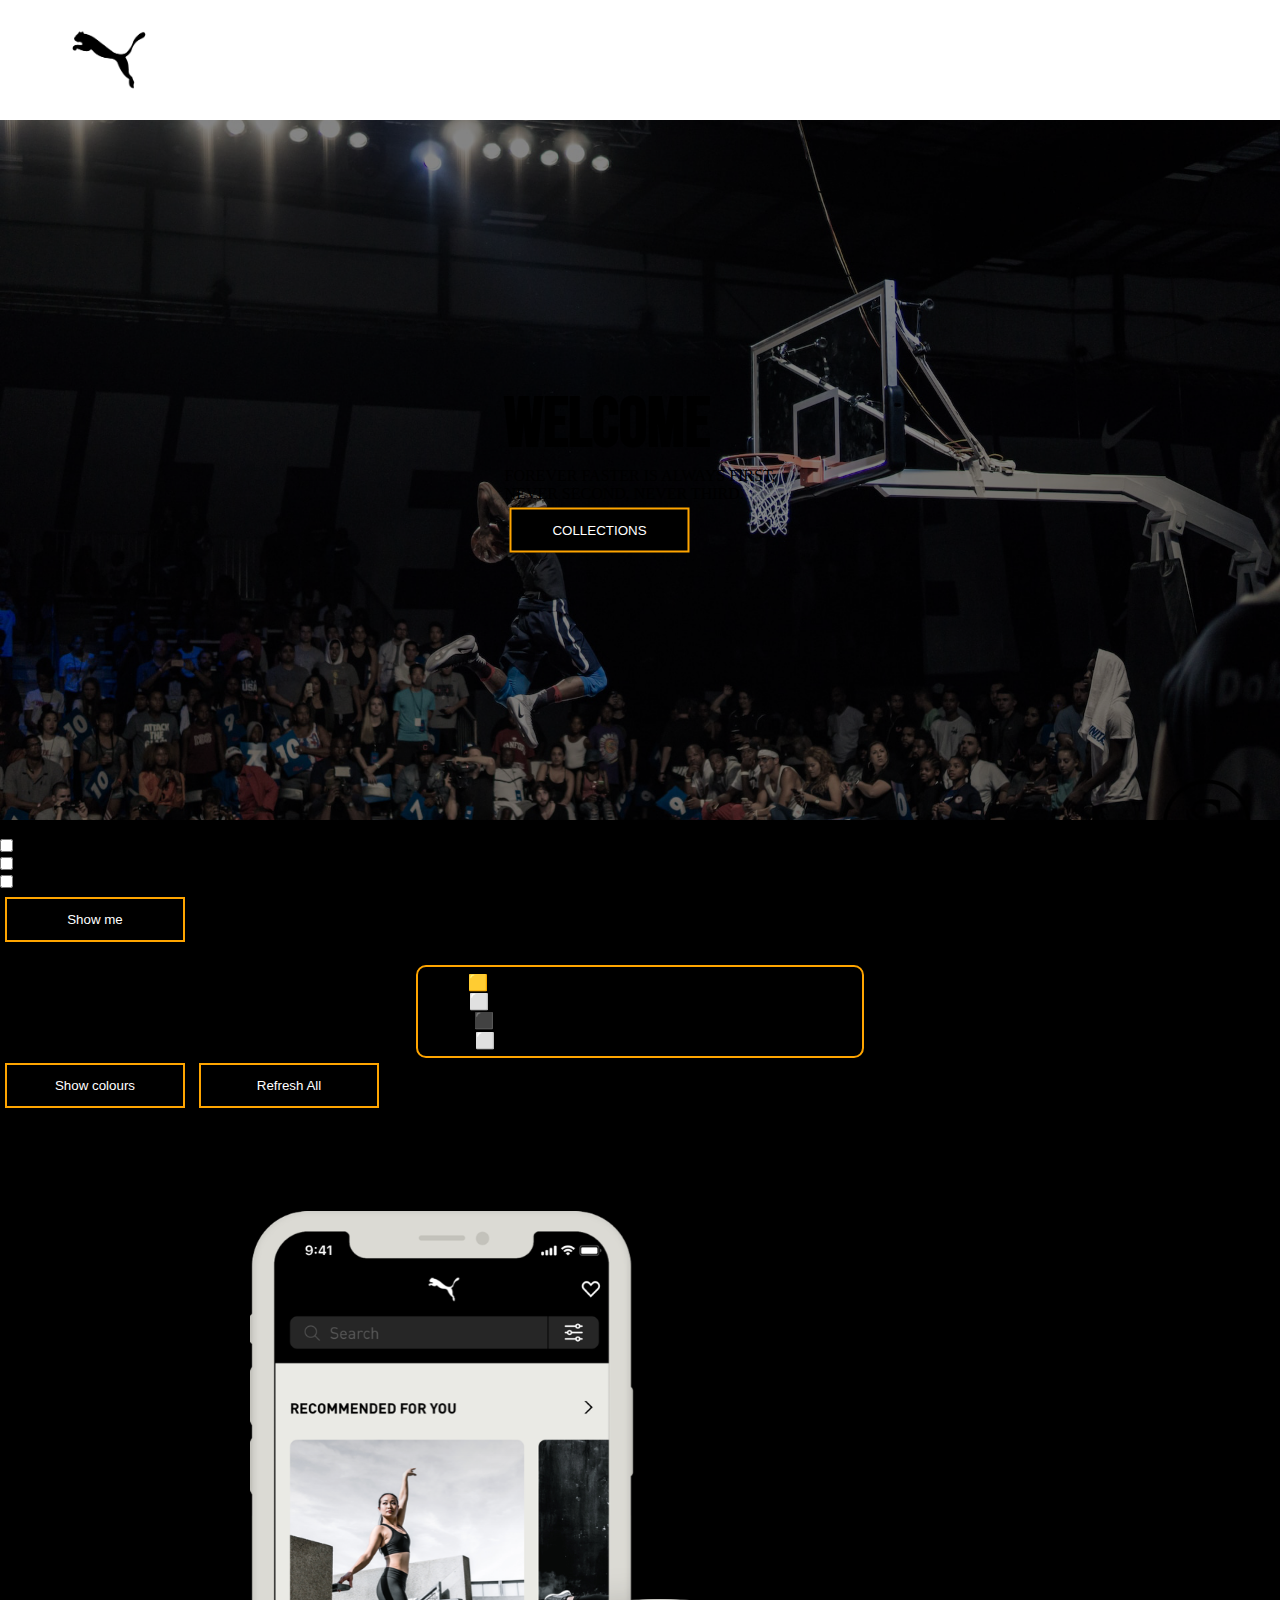
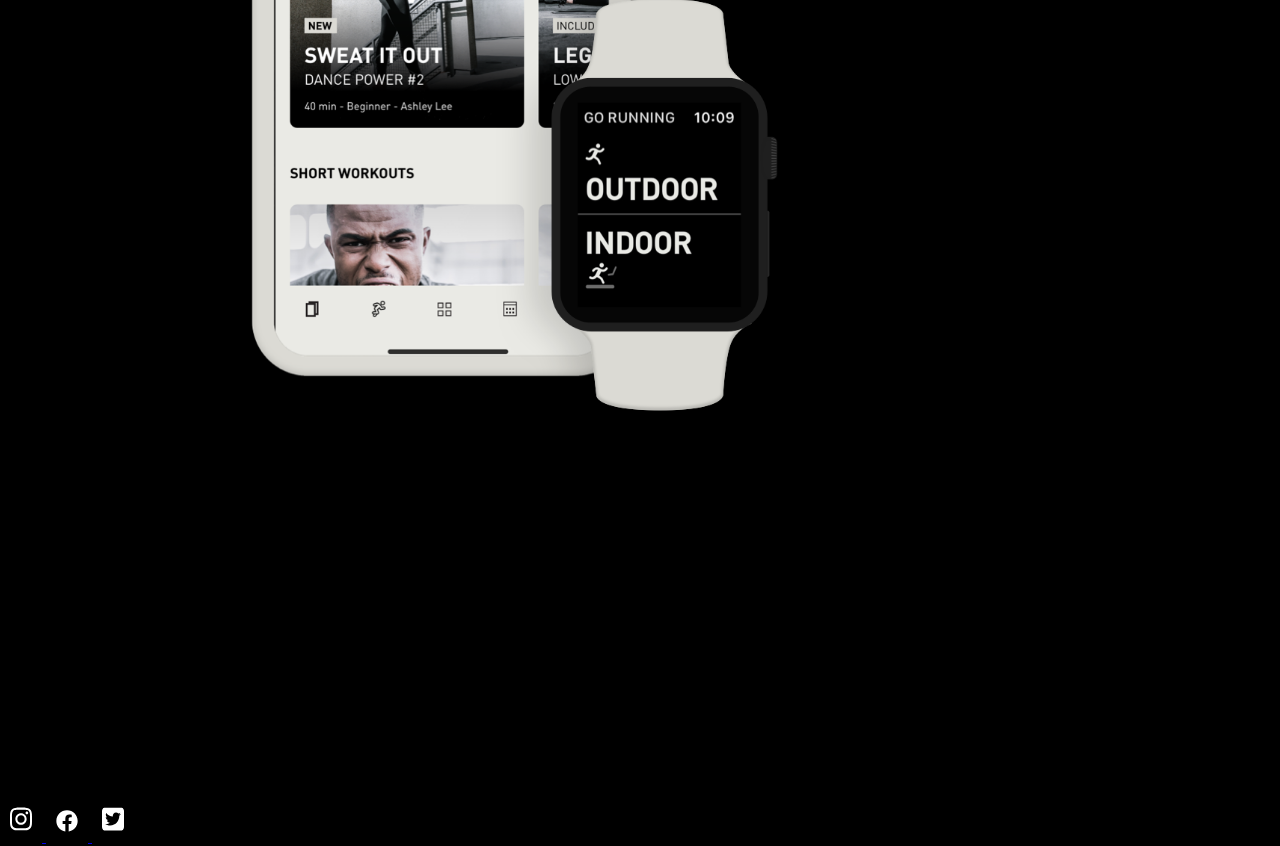
==== commit c43c0a60: "update desktop media quaries & banner" ====
--- a/index.html
+++ b/index.html
@@ -14,7 +14,6 @@
         <li>
           <a href="index.html">
             <div class="logo-puma">
-            
             </div>
           </a>
         </li>
@@ -22,9 +21,20 @@
           <a href="">MAX EFFORT</a>
         </li>
       </nav>
-      <div class="row">
+      <div class="banner text-white text-center">
+        <div class="banner-content">
+          <h1>WELCOME</h1>
+          <p>FOREVER FASTER IS ALWAYS FIRST, 
+            <br>
+            NEVER SECOND, NEVER THIRD.</p>
+            <a href="#collections">
+              <button class="my-btns rounded-pill">COLLECTIONS</button>
+            </a>
+        </div>
+      </div>
+      <div id="collections" class="row">
         <!-- Filter panel -->
-        <div class="col-12 col-sm-12 col-md-4 col-lg-4 cl-xl-4">
+        <div class="tools col-12 col-sm-12 col-md-4 col-lg-4 cl-xl-4">
         <!-- form input for filter - user's choice -->
           <form class="my-5 text-center container text-light p-3 h5" action="index.html" method="post">
             <h4 class="text-white text-uppercase font-weight-bold p-2 mb-3 ">Choose Categories</h4>
@@ -126,4 +136,4 @@
      <script src="https://unpkg.com/swiper/swiper-bundle.min.js"></script>   
      <script src="js/script.js"></script>
   </body>
-</html>
+</html>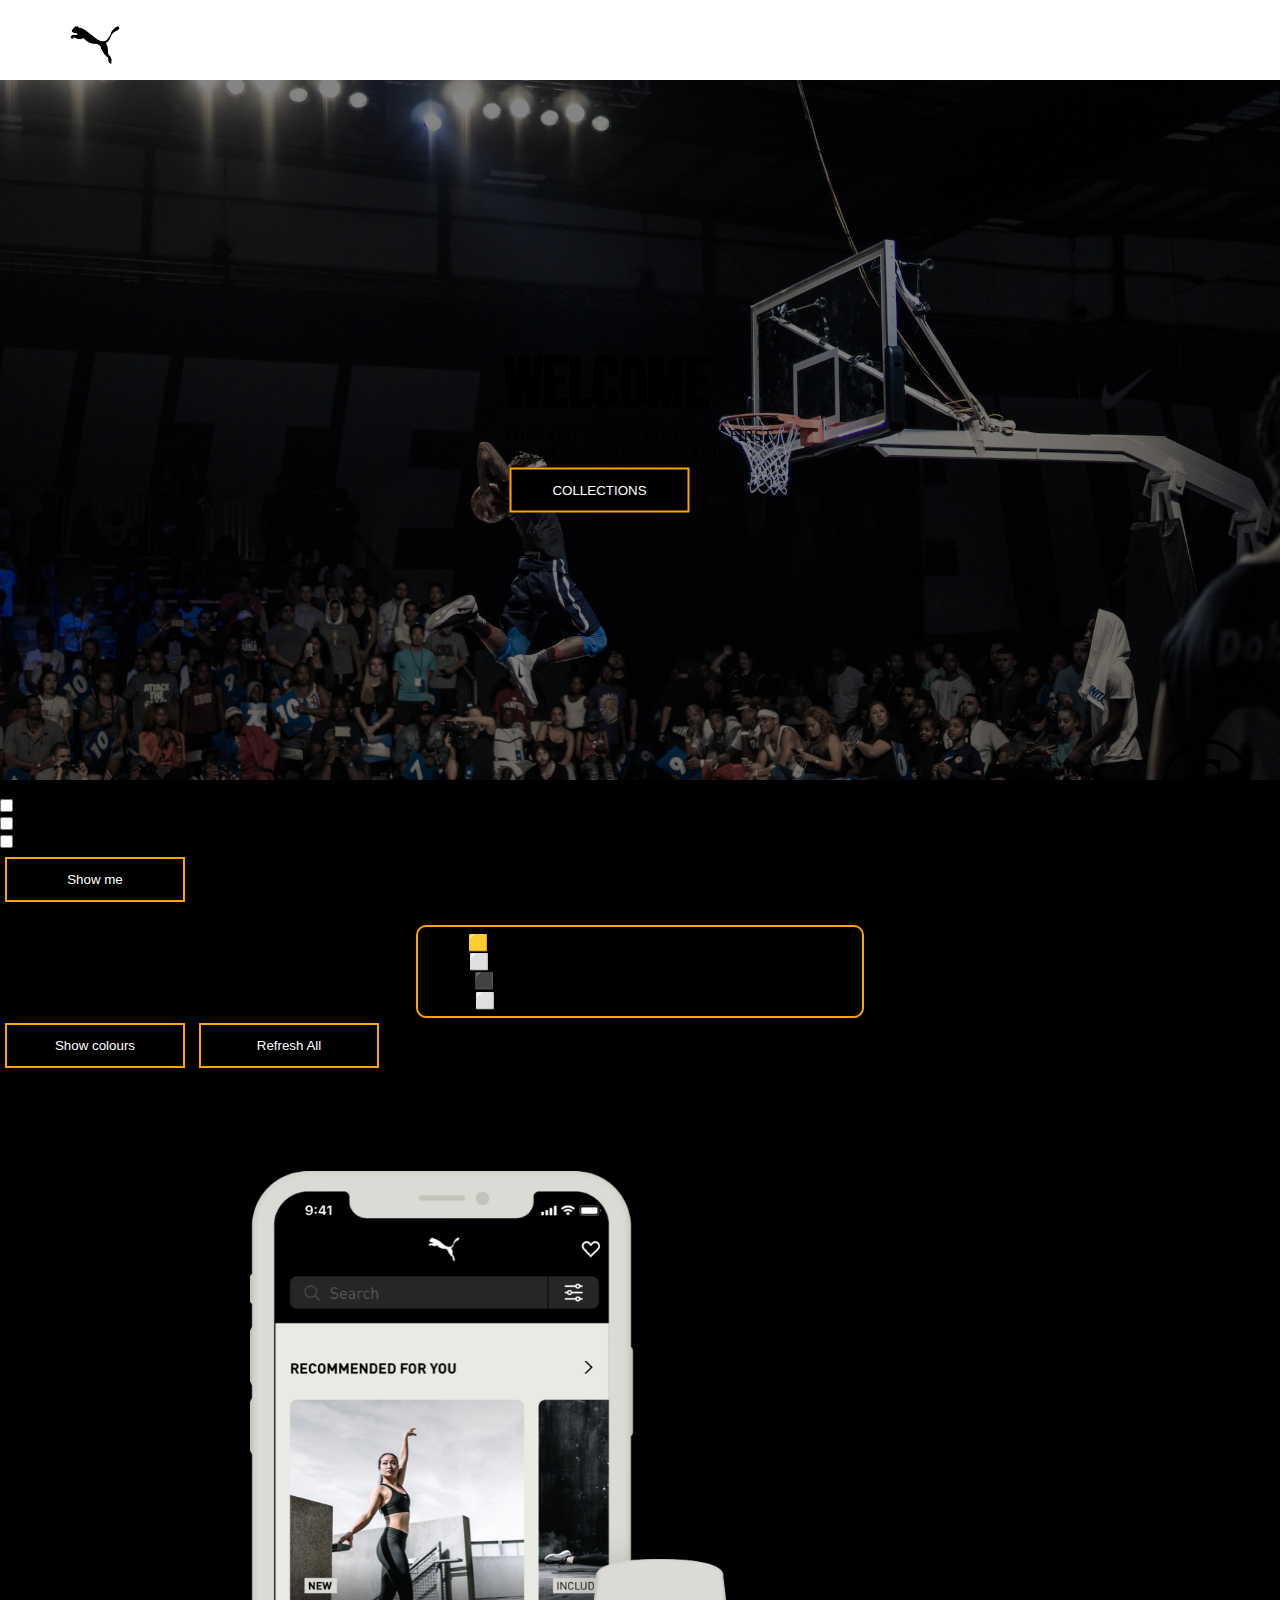
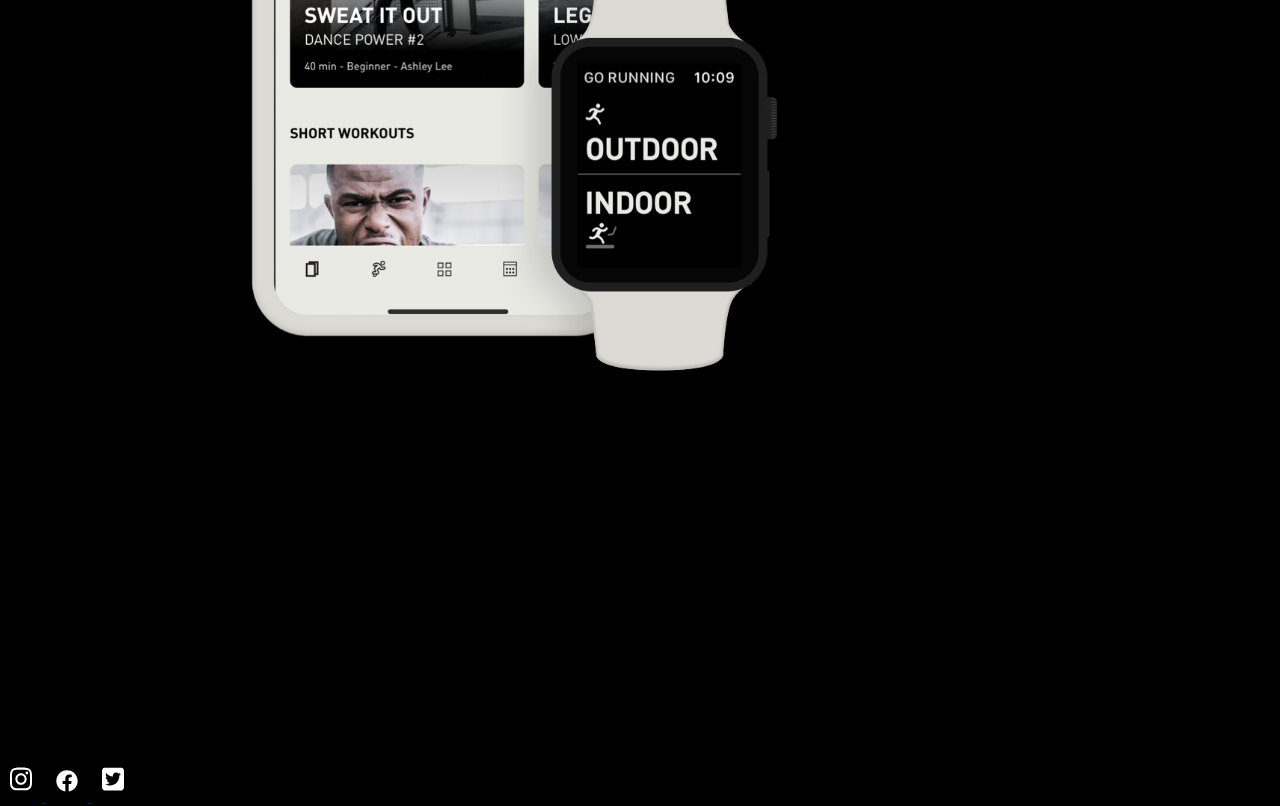
==== commit 5e2f29d6: "logo" ====
--- a/index.html
+++ b/index.html
@@ -11,14 +11,11 @@
   </head>
   <body>
       <nav class="nav">
-        <li>
+        <li class="mx-auto">
           <a href="index.html">
             <div class="logo-puma">
             </div>
           </a>
-        </li>
-        <li class="caption">
-          <a href="">MAX EFFORT</a>
         </li>
       </nav>
       <div class="banner text-white text-center">
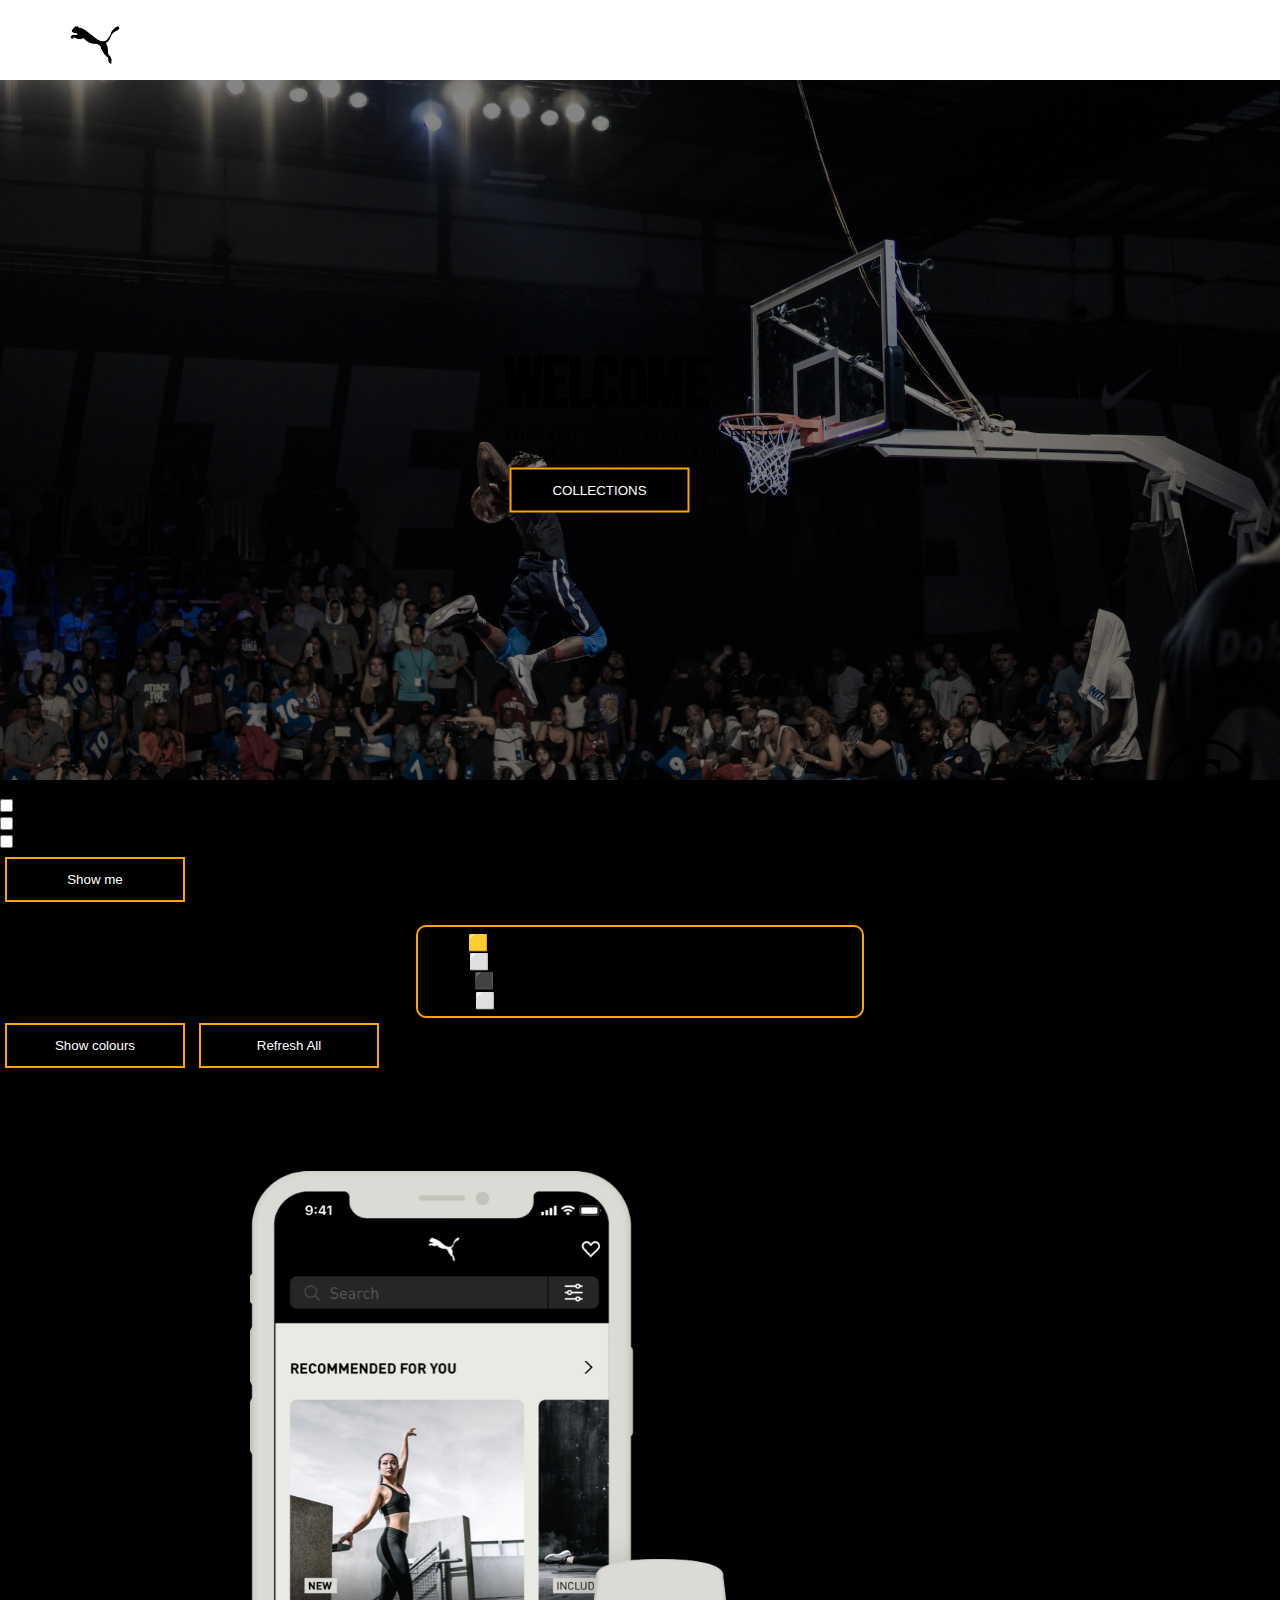
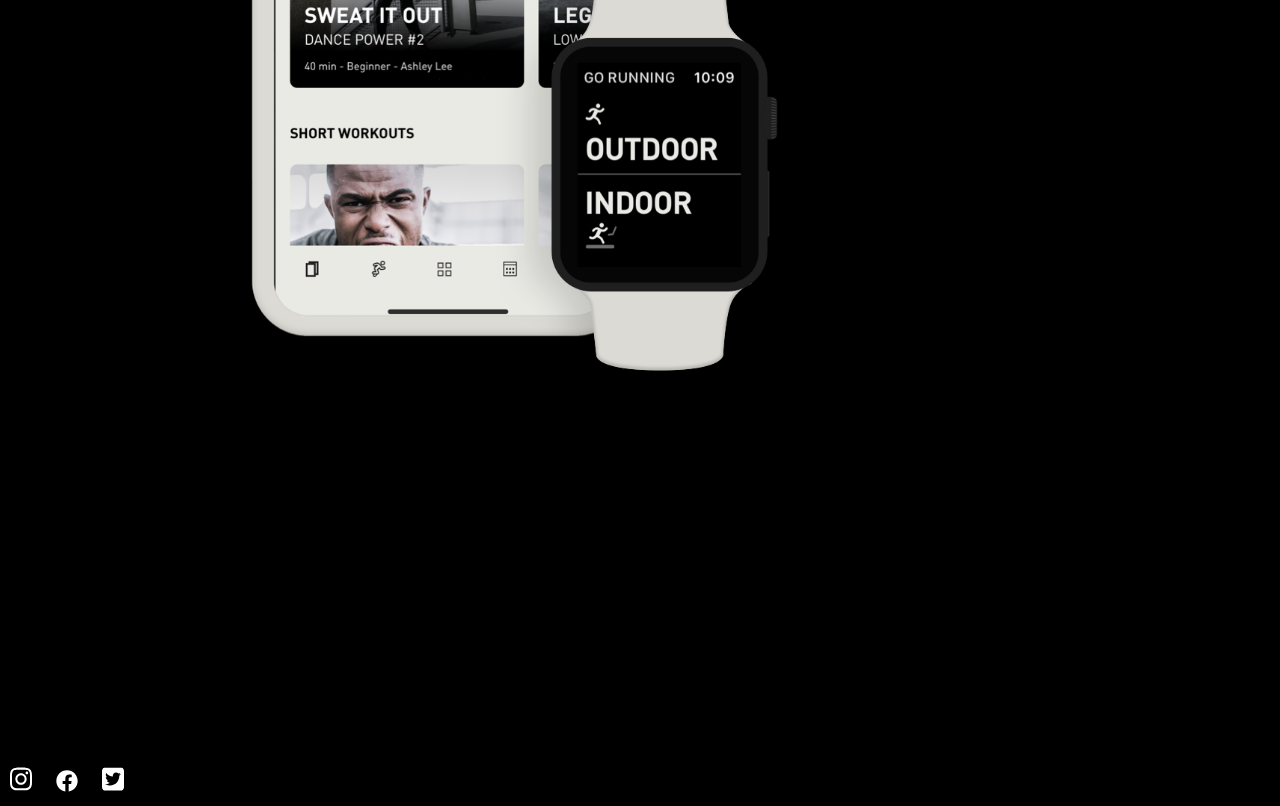
==== commit c7f5eef2: "text-deco-none" ====
--- a/index.html
+++ b/index.html
@@ -7,7 +7,7 @@
     <link rel="stylesheet" href="https://unpkg.com/swiper/swiper-bundle.min.css">
     <link href="https://cdn.jsdelivr.net/npm/bootstrap@5.3.0-alpha3/dist/css/bootstrap.min.css" rel="stylesheet" integrity="sha384-KK94CHFLLe+nY2dmCWGMq91rCGa5gtU4mk92HdvYe+M/SXH301p5ILy+dN9+nJOZ" crossorigin="anonymous">
     <link rel="stylesheet" href="css/style.css">
-    <title>PUMA COLLECTIONS</title>
+    <title>PUMA COLLECTIONaS</title>
   </head>
   <body>
       <nav class="nav">
